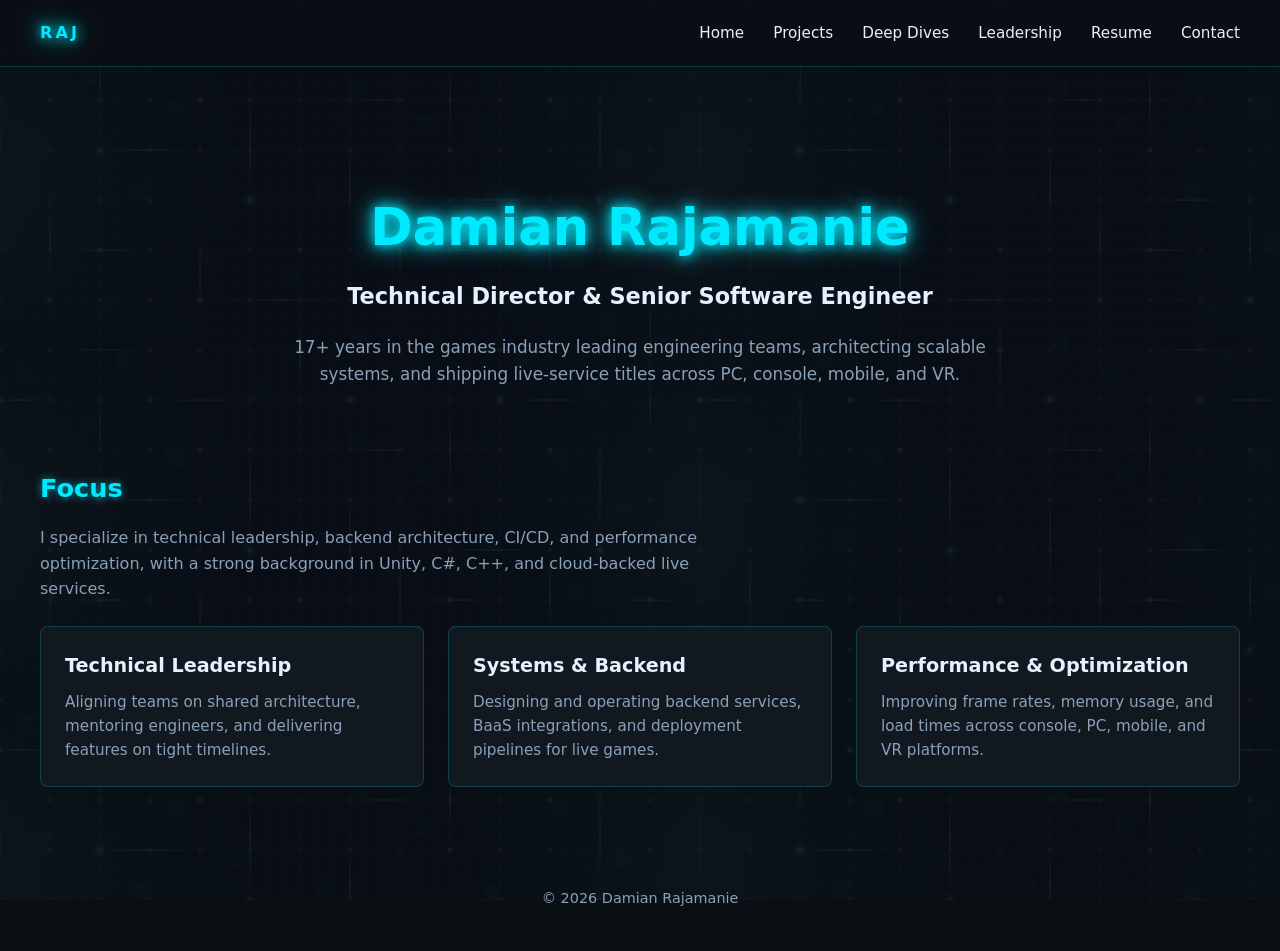
==== index.html @ e15dee55 "Initial commit of pages and assets" ====
<!DOCTYPE html>
<html lang="en">
<head>
    <meta charset="UTF-8">
    <title>Damian Rajamanie | Technical Director</title>
    <link rel="stylesheet" href="assets/css/style.css">
</head>
<body>

<nav>
    <div class="nav-logo">RAJ</div>
    <div>
        <a href="index.html">Home</a>
        <a href="projects.html">Projects</a>
        <a href="deepdives.html">Deep Dives</a>
        <a href="leadership.html">Leadership</a>
        <a href="resume.html">Resume</a>
        <a href="contact.html">Contact</a>
    </div>
</nav>

<section class="hero">
    <h1>Damian Rajamanie</h1>
    <h2>Technical Director & Senior Software Engineer</h2>
    <p>
        17+ years in the games industry leading engineering teams, architecting scalable systems,
        and shipping live-service titles across PC, console, mobile, and VR.
    </p>
</section>

<section class="section">
    <h2>Focus</h2>
    <p class="lead">
        I specialize in technical leadership, backend architecture, CI/CD, and performance optimization,
        with a strong background in Unity, C#, C++, and cloud-backed live services.
    </p>
    <div class="grid grid-3">
        <div class="panel">
            <h3>Technical Leadership</h3>
            <p>Aligning teams on shared architecture, mentoring engineers, and delivering features on tight timelines.</p>
        </div>
        <div class="panel">
            <h3>Systems & Backend</h3>
            <p>Designing and operating backend services, BaaS integrations, and deployment pipelines for live games.</p>
        </div>
        <div class="panel">
            <h3>Performance & Optimization</h3>
            <p>Improving frame rates, memory usage, and load times across console, PC, mobile, and VR platforms.</p>
        </div>
    </div>
</section>

<footer>
    © 2026 Damian Rajamanie
</footer>

<script src="assets/js/script.js"></script>
</body>
</html>
---- assets/css/style.css ----
:root {
    --bg-dark: #0a0f14;
    --bg-panel: #111820;
    --text-light: #e6f1ff;
    --text-dim: #8aa0b8;
    --accent: #00eaff;
    --accent-glow: 0 0 12px #00eaff, 0 0 24px #00eaff;
    --radius: 8px;
    --transition: 0.25s ease;
    --font-main: system-ui, -apple-system, BlinkMacSystemFont, "Segoe UI", sans-serif;
    --font-title: system-ui, -apple-system, BlinkMacSystemFont, "Segoe UI", sans-serif;
}

* {
    margin: 0;
    padding: 0;
    box-sizing: border-box;
}

body {
    background: var(--bg-dark);
    color: var(--text-light);
    font-family: var(--font-main);
    line-height: 1.6;
    overflow-x: hidden;
}

body::before {
    content: "";
    position: fixed;
    inset: 0;
    background: url('../images/grid.jpg');
    opacity: 0.08;
    pointer-events: none;
    z-index: -1;
}

/* NAVBAR */

nav {
    width: 100%;
    padding: 20px 40px;
    background: rgba(10, 15, 20, 0.9);
    backdrop-filter: blur(6px);
    display: flex;
    justify-content: space-between;
    align-items: center;
    border-bottom: 1px solid rgba(0, 234, 255, 0.2);
    position: sticky;
    top: 0;
    z-index: 10;
}

.nav-logo {
    font-family: var(--font-title);
    font-weight: 700;
    letter-spacing: 0.2em;
    color: var(--accent);
    text-shadow: var(--accent-glow);
}

nav a {
    color: var(--text-light);
    text-decoration: none;
    margin-left: 24px;
    font-weight: 500;
    transition: var(--transition);
    font-size: 0.95rem;
}

nav a:hover {
    color: var(--accent);
    text-shadow: var(--accent-glow);
}

/* HERO */

.hero {
    padding: 120px 40px 60px;
    text-align: center;
}

.hero h1 {
    font-family: var(--font-title);
    font-size: 3.2rem;
    color: var(--accent);
    text-shadow: var(--accent-glow);
}

.hero h2 {
    margin-top: 10px;
    font-size: 1.4rem;
    color: var(--text-light);
}

.hero p {
    margin-top: 20px;
    font-size: 1.05rem;
    color: var(--text-dim);
    max-width: 720px;
    margin-left: auto;
    margin-right: auto;
}

/* PANELS / CARDS */

.section {
    padding: 20px 40px 60px;
}

.section h2 {
    font-family: var(--font-title);
    font-size: 1.6rem;
    margin-bottom: 16px;
    color: var(--accent);
    text-shadow: 0 0 8px rgba(0, 234, 255, 0.6);
}

.section p.lead {
    color: var(--text-dim);
    margin-bottom: 24px;
    max-width: 720px;
}

.panel {
    background: var(--bg-panel);
    border: 1px solid rgba(0, 234, 255, 0.2);
    border-radius: var(--radius);
    padding: 24px;
    transition: var(--transition);
}

.panel:hover {
    border-color: var(--accent);
    box-shadow: var(--accent-glow);
    transform: translateY(-4px);
}

.panel h3 {
    font-size: 1.2rem;
    margin-bottom: 8px;
}

.panel p {
    color: var(--text-dim);
    font-size: 0.95rem;
}

.tag-row {
    margin-top: 12px;
    display: flex;
    flex-wrap: wrap;
    gap: 8px;
}

.tag {
    border-radius: 999px;
    border: 1px solid rgba(0, 234, 255, 0.4);
    padding: 2px 10px;
    font-size: 0.75rem;
    color: var(--accent);
}

/* GRID */

.grid {
    display: grid;
    gap: 24px;
}

.grid-3 {
    grid-template-columns: repeat(auto-fit, minmax(260px, 1fr));
}

/* SIDEBAR LAYOUT (SUB-PAGES) */

.page-layout {
    display: flex;
    position: relative;
}

.sidebar {
    width: 260px;
    background: var(--bg-panel);
    border-right: 1px solid rgba(0, 234, 255, 0.2);
    padding: 24px;
    position: fixed;
    top: 0;
    left: 0;
    height: 100vh;
    transform: translateX(-100%);
    transition: var(--transition);
    z-index: 20;
}

.sidebar.open {
    transform: translateX(0);
}

.sidebar h2 {
    font-size: 1.1rem;
    margin-bottom: 16px;
    color: var(--accent);
}

.sidebar a {
    display: block;
    margin-bottom: 12px;
    color: var(--text-light);
    text-decoration: none;
    font-size: 0.9rem;
    transition: var(--transition);
}

.sidebar a:hover {
    color: var(--accent);
    text-shadow: var(--accent-glow);
}

/* SIDEBAR TOGGLE ICON */

.sidebar-toggle {
    position: fixed;
    top: 20px;
    left: 20px;
    width: 34px;
    height: 34px;
    cursor: pointer;
    z-index: 30;
    filter: drop-shadow(0 0 6px var(--accent));
    transition: var(--transition);
}

.sidebar-toggle:hover {
    filter: drop-shadow(0 0 12px var(--accent));
}

.sidebar-toggle.active {
    filter: drop-shadow(0 0 16px var(--accent));
}

/* CONTENT AREA (SUB-PAGES) */

.content {
    margin-left: 0;
    padding: 80px 40px 60px;
    width: 100%;
    transition: var(--transition);
}

.sidebar.open ~ .content {
    margin-left: 260px;
}

/* SUB-PAGE HEADERS */

.content h1 {
    font-family: var(--font-title);
    font-size: 2rem;
    margin-bottom: 8px;
    color: var(--accent);
    text-shadow: var(--accent-glow);
}

.content h2 {
    font-size: 1.2rem;
    margin-top: 24px;
    margin-bottom: 8px;
}

.content p {
    color: var(--text-dim);
    font-size: 0.95rem;
    max-width: 800px;
}

/* FOOTER */

footer {
    text-align: center;
    padding: 40px;
    color: var(--text-dim);
    font-size: 0.9rem;
}

/* RESPONSIVE */

@media (max-width: 768px) {
    nav {
        padding: 16px 20px;
    }
    .hero {
        padding: 100px 20px 40px;
    }
    .section {
        padding: 20px;
    }
    .content {
        padding: 80px 20px 40px;
    }
    .sidebar.open ~ .content {
        margin-left: 0;
    }
}
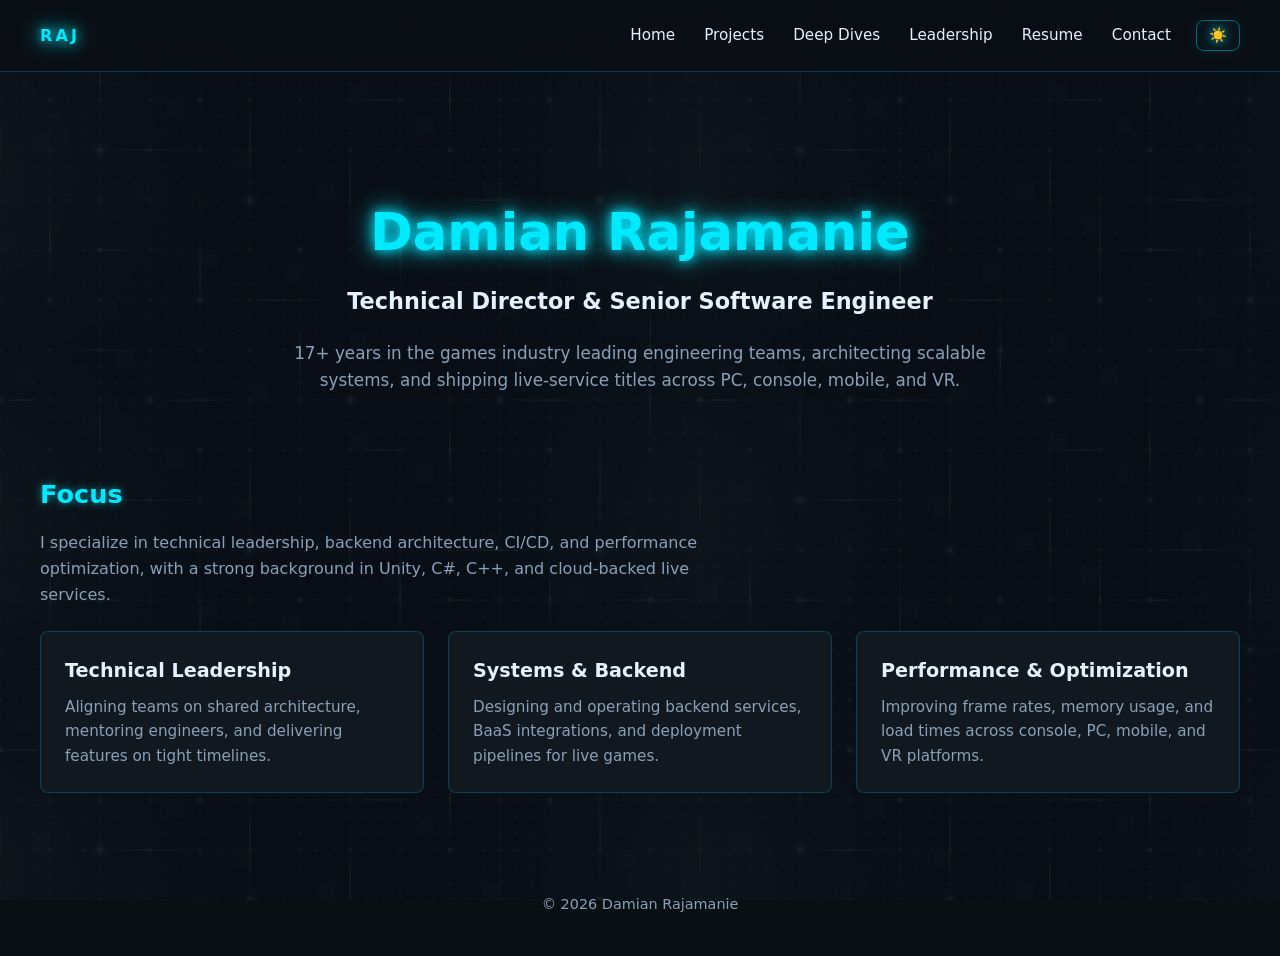
==== commit 913cea79: "Fixing up naming and tryin gto add padding" ====
--- a/index.html
+++ b/index.html
@@ -16,6 +16,8 @@
         <a href="leadership.html">Leadership</a>
         <a href="resume.html">Resume</a>
         <a href="contact.html">Contact</a>
+
+        <button id="theme-toggle"  class="theme-btn">☀️</button>
     </div>
 </nav>
 
--- a/assets/css/style.css
+++ b/assets/css/style.css
@@ -2,14 +2,34 @@
     --bg-dark: #0a0f14;
     --bg-panel: #111820;
     --text-light: #e6f1ff;
+    --text-navbar: #e6f1ff;
     --text-dim: #8aa0b8;
     --accent: #00eaff;
     --accent-glow: 0 0 12px #00eaff, 0 0 24px #00eaff;
+    --border-panel: #00eaff33;
+    --tag-border: #00eaff66;
+    --shadow: #00eaff99;
+    --bg_nav: #0a0f14e6;
     --radius: 8px;
     --transition: 0.25s ease;
     --font-main: system-ui, -apple-system, BlinkMacSystemFont, "Segoe UI", sans-serif;
     --font-title: system-ui, -apple-system, BlinkMacSystemFont, "Segoe UI", sans-serif;
-}
+    --bg-grid: url('../images/grid.jpg');
+}
+
+:root.light {
+    --bg-dark: #f5f7fa;
+    --bg-panel: #ffffff;
+    --text-light: #1a1a1a;
+    --text-navbar: #e6f1ff;
+    --text-dim: #555;
+    --accent: #0077cc; 
+    --accent-glow: 0 0 8px #0077cc, 0 0 16px #0077cc;
+
+    /* NEW: light‑mode grid image */
+    --bg-grid: url('../images/grid-light.jpg');
+}
+
 
 * {
     margin: 0;
@@ -29,7 +49,7 @@
     content: "";
     position: fixed;
     inset: 0;
-    background: url('../images/grid.jpg');
+    background: var(--bg-grid);
     opacity: 0.08;
     pointer-events: none;
     z-index: -1;
@@ -40,12 +60,12 @@
 nav {
     width: 100%;
     padding: 20px 40px;
-    background: rgba(10, 15, 20, 0.9);
+    background: var(--bg_nav);
     backdrop-filter: blur(6px);
     display: flex;
     justify-content: space-between;
     align-items: center;
-    border-bottom: 1px solid rgba(0, 234, 255, 0.2);
+    border-bottom: 1px solid var(--border-panel);
     position: sticky;
     top: 0;
     z-index: 10;
@@ -60,7 +80,7 @@
 }
 
 nav a {
-    color: var(--text-light);
+    color: var(--text-navbar);
     text-decoration: none;
     margin-left: 24px;
     font-weight: 500;
@@ -113,7 +133,7 @@
     font-size: 1.6rem;
     margin-bottom: 16px;
     color: var(--accent);
-    text-shadow: 0 0 8px rgba(0, 234, 255, 0.6);
+    text-shadow: 0 0 8px var(--shadow);
 }
 
 .section p.lead {
@@ -124,7 +144,7 @@
 
 .panel {
     background: var(--bg-panel);
-    border: 1px solid rgba(0, 234, 255, 0.2);
+    border: 1px solid var(--border-panel);
     border-radius: var(--radius);
     padding: 24px;
     transition: var(--transition);
@@ -155,11 +175,36 @@
 
 .tag {
     border-radius: 999px;
-    border: 1px solid rgba(0, 234, 255, 0.4);
+    border: 1px solid var(--tag-border);
     padding: 2px 10px;
     font-size: 0.75rem;
     color: var(--accent);
 }
+
+/* Light/Dark theme toggle button */
+.theme-btn {
+    display: inline-block;
+    background: none;
+    border: 1px solid var(--tag-border);
+    color: var(--accent);
+    padding: 6px 12px;
+    border-radius: var(--radius);
+    cursor: pointer;
+    font-size: 0.9rem;
+    margin-left: 20px;
+    transition: var(--transition);
+    filter: drop-shadow(0 0 6px var(--accent));
+}
+
+.theme-btn:hover {
+    border-color: var(--accent);
+    filter: drop-shadow(0 0 12px var(--accent));
+}
+
+.theme-btn.active {
+    filter: drop-shadow(0 0 16px var(--accent));
+}
+
 
 /* GRID */
 
@@ -180,9 +225,10 @@
 }
 
 .sidebar {
+    padding-top: 280px;
     width: 260px;
     background: var(--bg-panel);
-    border-right: 1px solid rgba(0, 234, 255, 0.2);
+    border-right: 1px solid var(--border-panel);
     padding: 24px;
     position: fixed;
     top: 0;
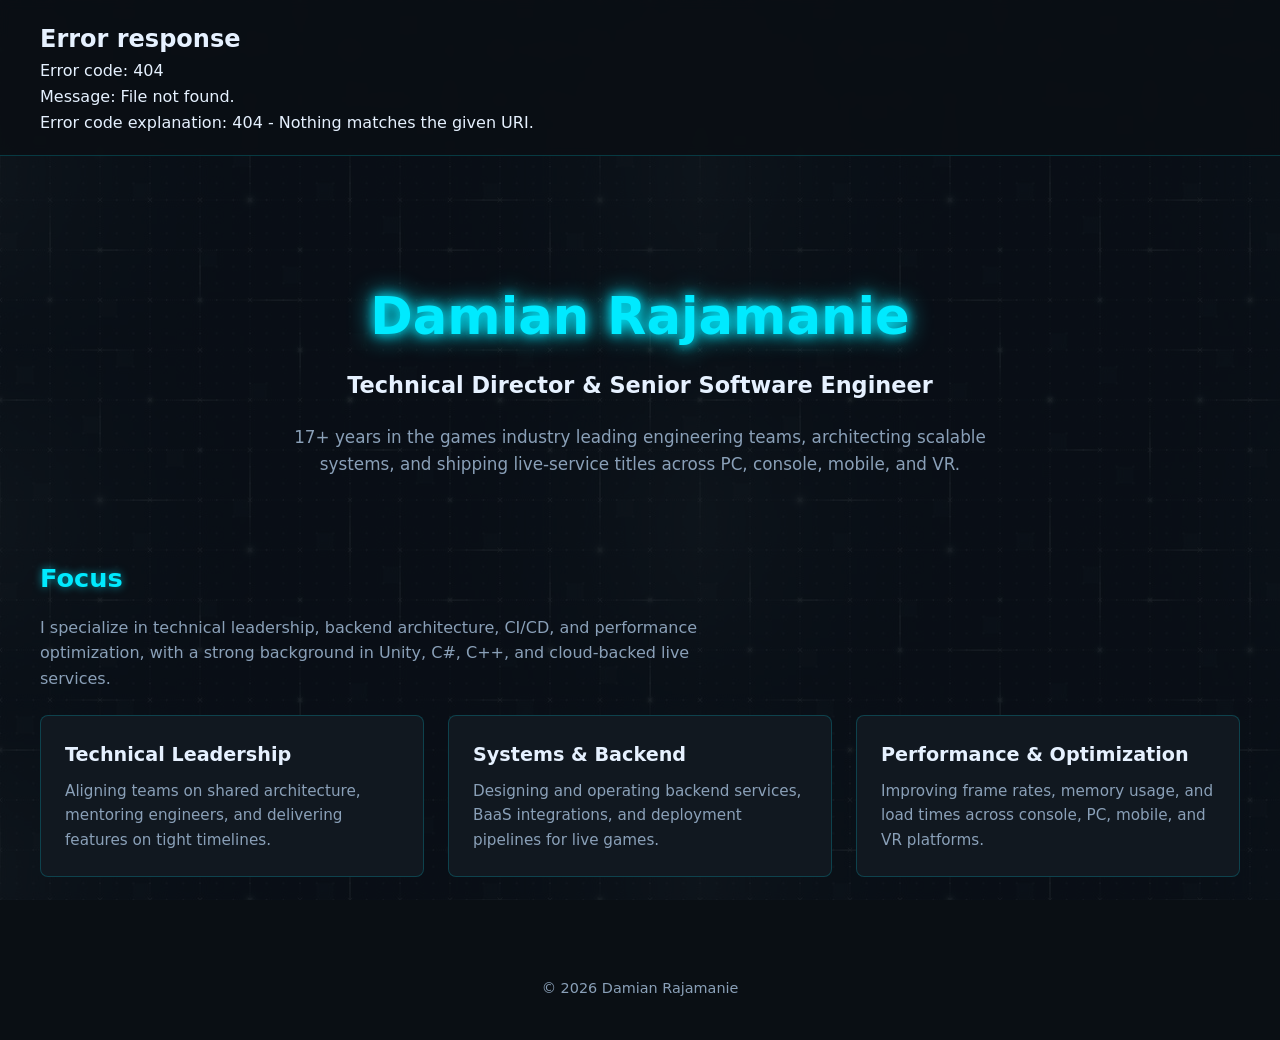
==== commit 5bd8e523: "WIP resusbale nav bar" ====
--- a/index.html
+++ b/index.html
@@ -8,17 +8,7 @@
 <body>
 
 <nav>
-    <div class="nav-logo">RAJ</div>
-    <div>
-        <a href="index.html">Home</a>
-        <a href="projects.html">Projects</a>
-        <a href="deepdives.html">Deep Dives</a>
-        <a href="leadership.html">Leadership</a>
-        <a href="resume.html">Resume</a>
-        <a href="contact.html">Contact</a>
-
-        <button id="theme-toggle"  class="theme-btn">☀️</button>
-    </div>
+    <div id="nav-placeholder"></div>
 </nav>
 
 <section class="hero">
@@ -57,5 +47,15 @@
 </footer>
 
 <script src="assets/js/script.js"></script>
+<script>
+fetch("nav.html")
+  .then(response => response.text())
+  .then(data => {
+    document.getElementById("nav-placeholder").innerHTML = data;
+  });
+</script>
+
+
+
 </body>
 </html>
--- a/assets/css/style.css
+++ b/assets/css/style.css
@@ -224,8 +224,7 @@
     position: relative;
 }
 
-.sidebar {
-    padding-top: 280px;
+.sidebar {    
     width: 260px;
     background: var(--bg-panel);
     border-right: 1px solid var(--border-panel);
@@ -237,6 +236,7 @@
     transform: translateX(-100%);
     transition: var(--transition);
     z-index: 20;
+    padding-top: 80px !important; /* To push the sidebar content below the hero section */
 }
 
 .sidebar.open {
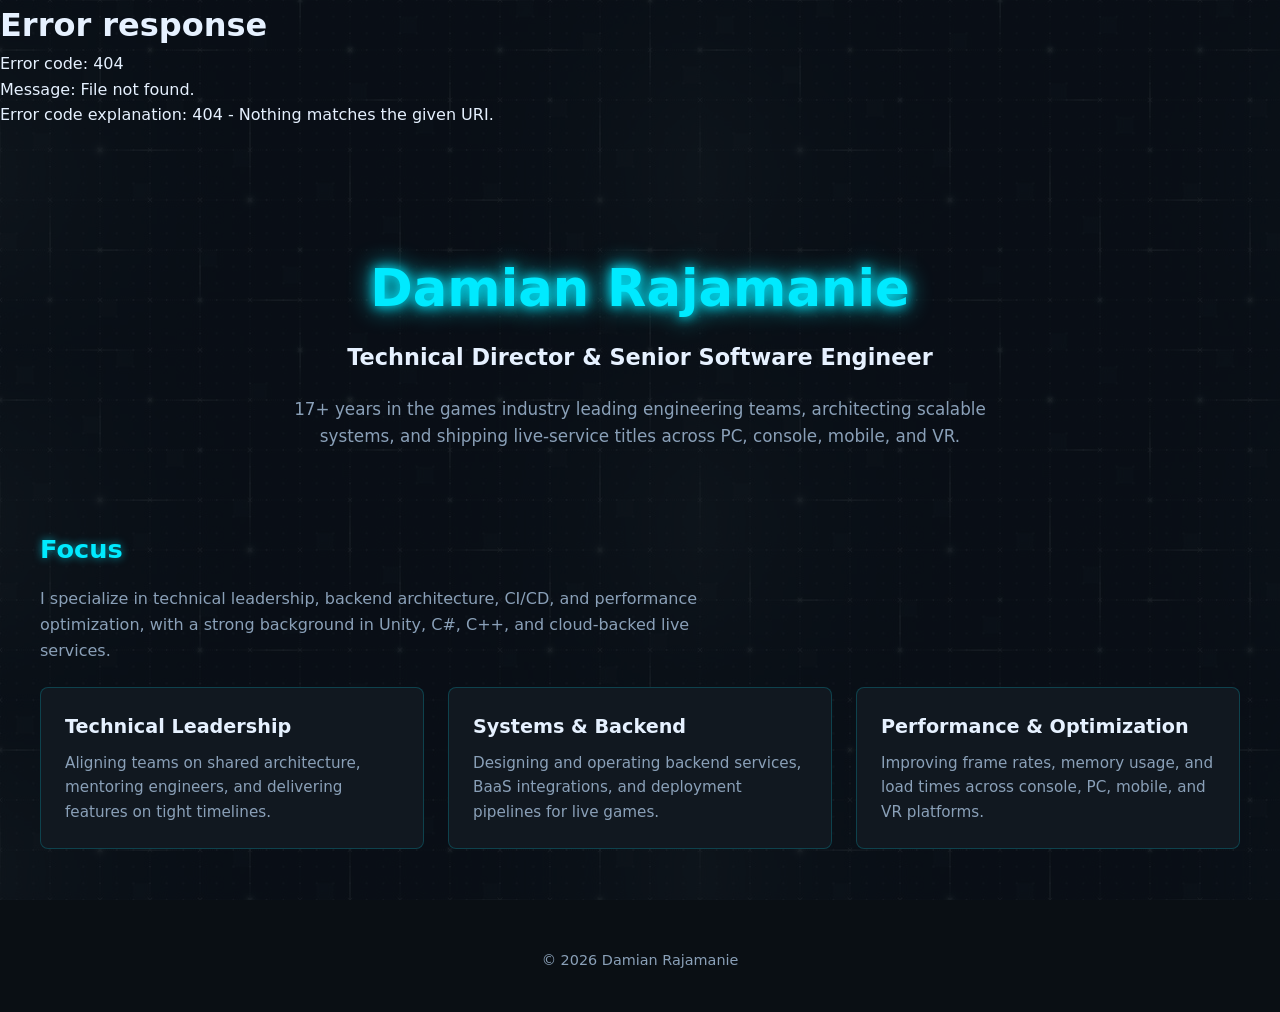
==== commit 0943c6aa: "testing index and project navbar" ====
--- a/index.html
+++ b/index.html
@@ -7,9 +7,7 @@
 </head>
 <body>
 
-<nav>
-    <div id="nav-placeholder"></div>
-</nav>
+<div id="nav-placeholder"></div>
 
 <section class="hero">
     <h1>Damian Rajamanie</h1>
@@ -48,7 +46,7 @@
 
 <script src="assets/js/script.js"></script>
 <script>
-fetch("nav.html")
+fetch("/portfolio-site/components/nav.html")
   .then(response => response.text())
   .then(data => {
     document.getElementById("nav-placeholder").innerHTML = data;
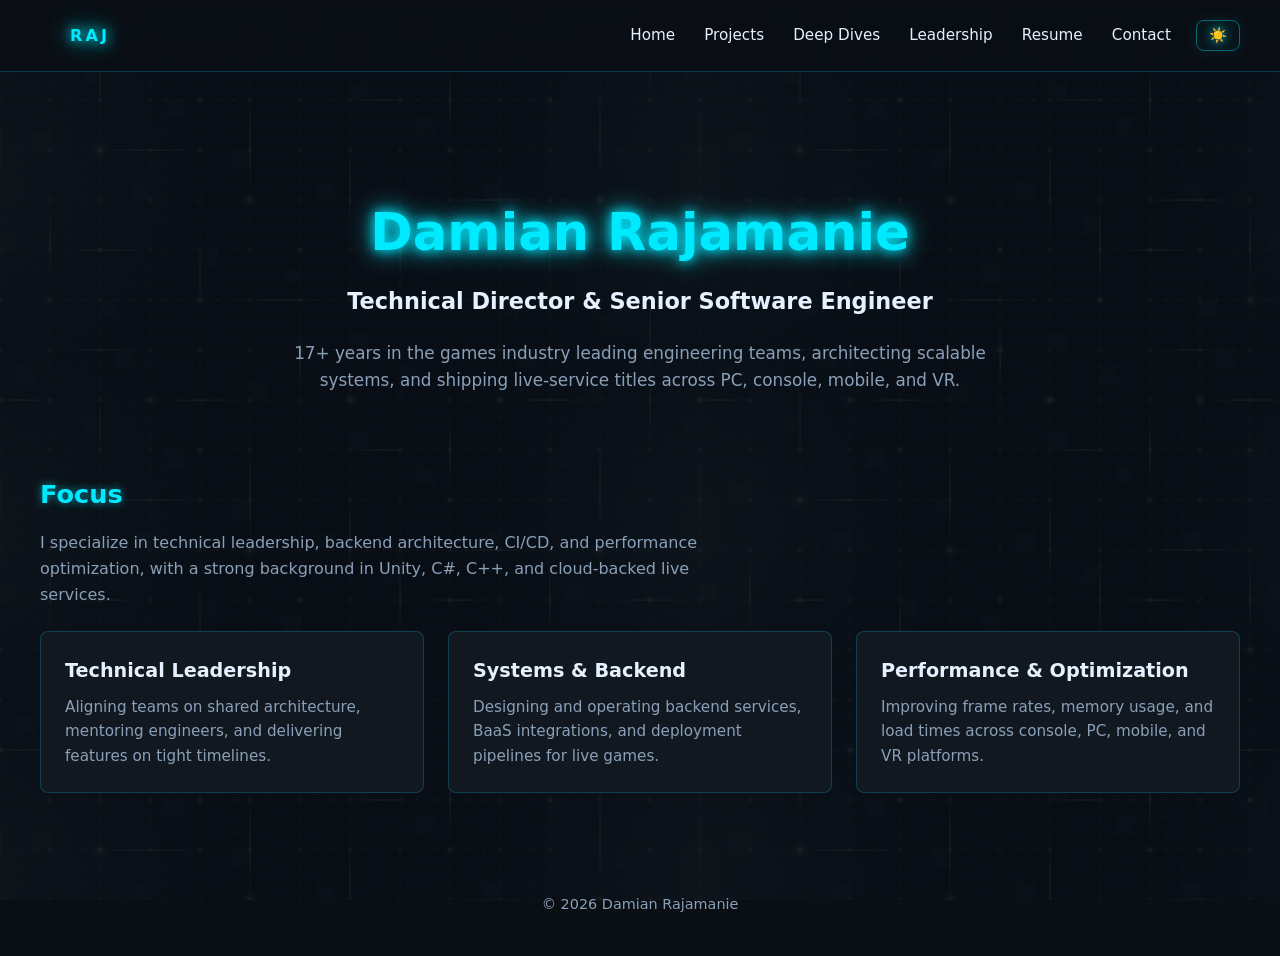
==== commit 5781fc8c: "Splitting up the CSS" ====
--- a/index.html
+++ b/index.html
@@ -3,7 +3,8 @@
 <head>
     <meta charset="UTF-8">
     <title>Damian Rajamanie | Technical Director</title>
-    <link rel="stylesheet" href="assets/css/style.css">
+    <link rel="stylesheet" href="assets/css/base.css">
+    <link rel="stylesheet" href="assets/css/components.css">
 </head>
 <body>
 
@@ -45,15 +46,6 @@
 </footer>
 
 <script src="assets/js/script.js"></script>
-<script>
-fetch("/portfolio-site/components/nav.html")
-  .then(response => response.text())
-  .then(data => {
-    document.getElementById("nav-placeholder").innerHTML = data;
-  });
-</script>
-
-
 
 </body>
 </html>
--- a/assets/css/base.css
+++ b/assets/css/base.css
@@ -0,0 +1,170 @@
+/* ===========================
+   GLOBAL THEME VARIABLES
+   =========================== */
+
+:root {
+    --bg-dark: #0a0f14;
+    --bg-panel: #111820;
+    --text-light: #e6f1ff;
+    --text-navbar: #e6f1ff;
+    --text-dim: #8aa0b8;
+    --accent: #00eaff;
+    --accent-glow: 0 0 12px #00eaff, 0 0 24px #00eaff;
+    --border-panel: #00eaff33;
+    --tag-border: #00eaff66;
+    --shadow: #00eaff99;
+    --bg_nav: #0a0f14e6;
+    --radius: 8px;
+    --transition: 0.25s ease;
+    --font-main: system-ui, -apple-system, BlinkMacSystemFont, "Segoe UI", sans-serif;
+    --font-title: system-ui, -apple-system, BlinkMacSystemFont, "Segoe UI", sans-serif;
+    --bg-grid: url('../images/grid.jpg');
+}
+
+:root.light {
+    --bg-dark: #f5f7fa;
+    --bg-panel: #ffffff;
+    --text-light: #1a1a1a;
+    --text-navbar: #e6f1ff;
+    --text-dim: #555;
+    --accent: #0077cc;
+    --accent-glow: 0 0 8px #0077cc, 0 0 16px #0077cc;
+    --bg-grid: url('../images/grid-light.jpg');
+}
+
+/* ===========================
+   RESET + BODY
+   =========================== */
+
+* {
+    margin: 0;
+    padding: 0;
+    box-sizing: border-box;
+}
+
+body {
+    background: var(--bg-dark);
+    color: var(--text-light);
+    font-family: var(--font-main);
+    line-height: 1.6;
+    overflow-x: hidden;
+}
+
+body::before {
+    content: "";
+    position: fixed;
+    inset: 0;
+    background: var(--bg-grid);
+    opacity: 0.08;
+    pointer-events: none;
+    z-index: -1;
+}
+
+/* ===========================
+   NAVBAR
+   =========================== */
+
+nav {
+    width: 100%;
+    padding: 20px 40px;
+    background: var(--bg_nav);
+    backdrop-filter: blur(6px);
+    display: flex;
+    justify-content: space-between;
+    align-items: center;
+    border-bottom: 1px solid var(--border-panel);
+    position: sticky;
+    top: 0;
+    z-index: 10;
+}
+
+.nav-logo {
+    margin-left: 30px;
+    font-family: var(--font-title);
+    font-weight: 700;
+    letter-spacing: 0.2em;
+    color: var(--accent);
+    text-shadow: var(--accent-glow);
+}
+
+nav a {
+    color: var(--text-navbar);
+    text-decoration: none;
+    margin-left: 24px;
+    font-weight: 500;
+    transition: var(--transition);
+    font-size: 0.95rem;
+}
+
+nav a:hover {
+    color: var(--accent);
+    text-shadow: var(--accent-glow);
+}
+
+/* ===========================
+   HERO (GLOBAL)
+   =========================== */
+
+.hero {
+    padding: 120px 40px 60px;
+    text-align: center;
+}
+
+.hero h1 {
+    font-family: var(--font-title);
+    font-size: 3.2rem;
+    color: var(--accent);
+    text-shadow: var(--accent-glow);
+}
+
+.hero h2 {
+    margin-top: 10px;
+    font-size: 1.4rem;
+    color: var(--text-light);
+}
+
+.hero p {
+    margin-top: 20px;
+    font-size: 1.05rem;
+    color: var(--text-dim);
+    max-width: 720px;
+    margin-left: auto;
+    margin-right: auto;
+}
+
+/* ===========================
+   GRID UTILITIES
+   =========================== */
+
+.grid {
+    display: grid;
+    gap: 24px;
+}
+
+.grid-3 {
+    grid-template-columns: repeat(auto-fit, minmax(260px, 1fr));
+}
+
+/* ===========================
+   FOOTER
+   =========================== */
+
+footer {
+    text-align: center;
+    padding: 40px;
+    color: var(--text-dim);
+    font-size: 0.9rem;
+}
+
+/* ===========================
+   RESPONSIVE
+   =========================== */
+
+@media (max-width: 768px) {
+    nav {
+        padding: 16px 20px;
+    }
+    .hero {
+        padding: 100px 20px 40px;
+    }
+}
--- a/assets/css/components.css
+++ b/assets/css/components.css
@@ -0,0 +1,218 @@
+/* ===========================
+   SECTIONS
+   =========================== */
+
+.section {
+    padding: 20px 40px 60px;
+}
+
+.section h2 {
+    font-family: var(--font-title);
+    font-size: 1.6rem;
+    margin-bottom: 16px;
+    color: var(--accent);
+    text-shadow: 0 0 8px var(--shadow);
+}
+
+.section p.lead {
+    color: var(--text-dim);
+    margin-bottom: 24px;
+    max-width: 720px;
+}
+
+/* ===========================
+   PANELS / CARDS
+   =========================== */
+
+.panel {
+    background: var(--bg-panel);
+    border: 1px solid var(--border-panel);
+    border-radius: var(--radius);
+    padding: 24px;
+    transition: var(--transition);
+}
+
+.panel:hover {
+    border-color: var(--accent);
+    box-shadow: var(--accent-glow);
+    transform: translateY(-4px);
+}
+
+.panel h3 {
+    font-size: 1.2rem;
+    margin-bottom: 8px;
+}
+
+.panel p {
+    color: var(--text-dim);
+    font-size: 0.95rem;
+}
+
+/* ===========================
+   TAGS
+   =========================== */
+
+.tag-row {
+    margin-top: 12px;
+    display: flex;
+    flex-wrap: wrap;
+    gap: 8px;
+}
+
+.tag {
+    border-radius: 999px;
+    border: 1px solid var(--tag-border);
+    padding: 2px 10px;
+    font-size: 0.75rem;
+    color: var(--accent);
+}
+
+/* ===========================
+   THEME TOGGLE
+   =========================== */
+
+.theme-btn {
+    display: inline-block;
+    background: none;
+    border: 1px solid var(--tag-border);
+    color: var(--accent);
+    padding: 6px 12px;
+    border-radius: var(--radius);
+    cursor: pointer;
+    font-size: 0.9rem;
+    margin-left: 20px;
+    transition: var(--transition);
+    filter: drop-shadow(0 0 6px var(--accent));
+}
+
+.theme-btn:hover {
+    border-color: var(--accent);
+    filter: drop-shadow(0 0 12px var(--accent));
+}
+
+.theme-btn.active {
+    filter: drop-shadow(0 0 16px var(--accent));
+}
+
+/* ===========================
+   SIDEBAR
+   =========================== */
+
+.page-layout {
+    display: flex;
+    position: relative;
+}
+
+.sidebar {
+    width: 260px;
+    background: var(--bg-panel);
+    border-right: 1px solid var(--border-panel);
+    padding: 24px;
+    position: fixed;
+    top: 0;
+    left: 0;
+    height: 100vh;
+    transform: translateX(-100%);
+    transition: var(--transition);
+    z-index: 20;
+    padding-top: 80px !important;
+}
+
+.sidebar.open {
+    transform: translateX(0);
+}
+
+.sidebar h2 {
+    font-size: 1.1rem;
+    margin-bottom: 16px;
+    color: var(--accent);
+}
+
+.sidebar a {
+    display: block;
+    margin-bottom: 12px;
+    color: var(--text-light);
+    text-decoration: none;
+    font-size: 0.9rem;
+    transition: var(--transition);
+}
+
+.sidebar a:hover {
+    color: var(--accent);
+    text-shadow: var(--accent-glow);
+}
+
+/* ===========================
+   SIDEBAR TOGGLE
+   =========================== */
+
+.sidebar-toggle {
+    position: fixed;
+    top: 20px;
+    left: 20px;
+    width: 34px;
+    height: 34px;
+    cursor: pointer;
+    z-index: 30;
+    filter: drop-shadow(0 0 6px var(--accent));
+    transition: var(--transition);
+}
+
+.sidebar-toggle:hover {
+    filter: drop-shadow(0 0 12px var(--accent));
+}
+
+.sidebar-toggle.active {
+    filter: drop-shadow(0 0 16px var(--accent));
+}
+
+/* ===========================
+   CONTENT AREA
+   =========================== */
+
+.content {
+    margin-left: 30px;
+    padding: 80px 40px 60px;
+    width: 100%;
+    transition: var(--transition);
+}
+
+.sidebar.open ~ .content {
+    margin-left: 260px;
+}
+
+.content h1 {
+    font-family: var(--font-title);
+    font-size: 2rem;
+    margin-bottom: 8px;
+    color: var(--accent);
+    text-shadow: var(--accent-glow);
+}
+
+.content h2 {
+    font-size: 1.2rem;
+    margin-top: 24px;
+    margin-bottom: 8px;
+}
+
+.content p {
+    color: var(--text-dim);
+    font-size: 0.95rem;
+    max-width: 800px;
+}
+
+/* ===========================
+   RESPONSIVE
+   =========================== */
+
+@media (max-width: 768px) {
+    .section {
+        padding: 20px;
+    }
+    .content {
+        padding: 80px 20px 40px;
+    }
+    .sidebar.open ~ .content {
+        margin-left: 0;
+    }
+}
